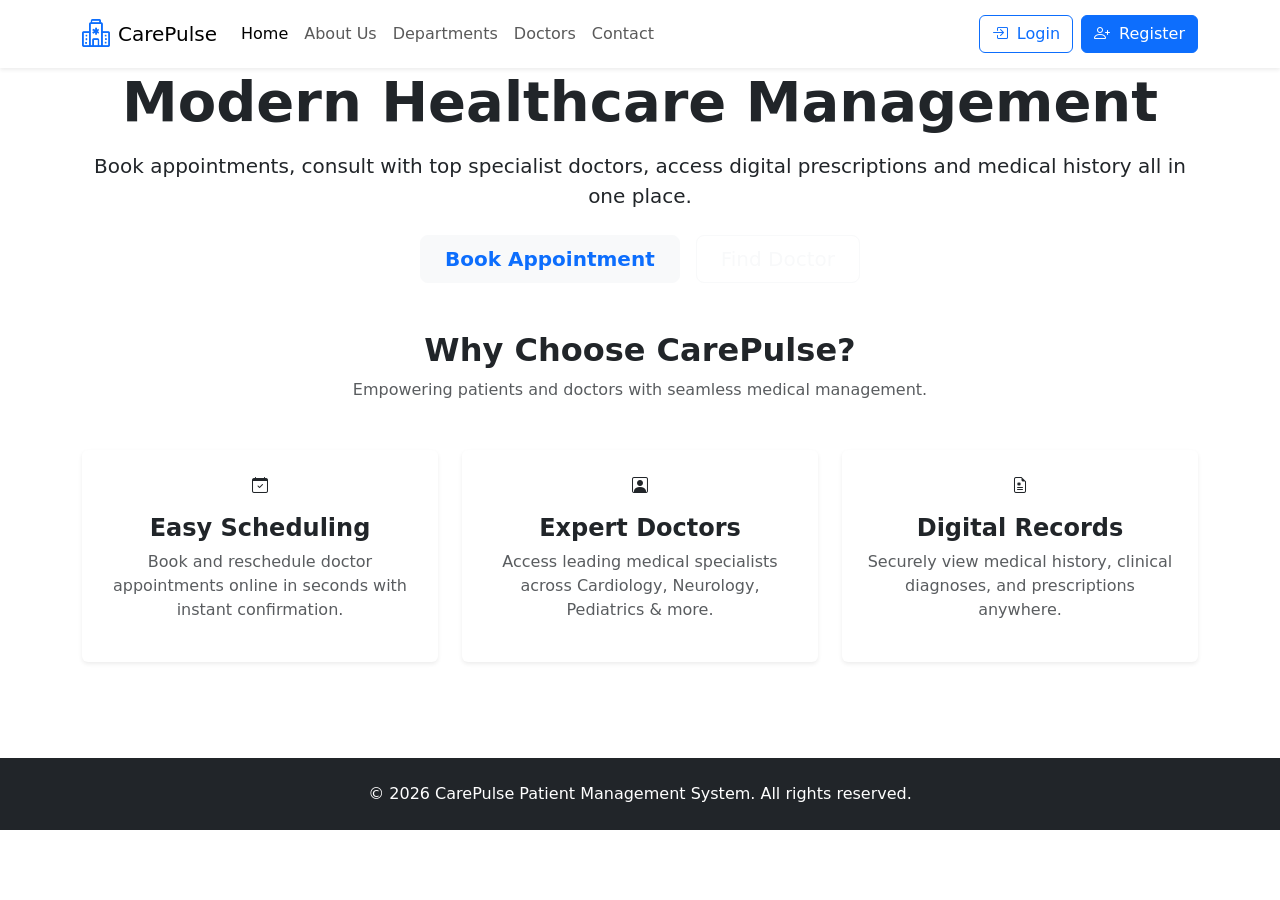
==== frontend/index.html @ 99e7e324 "Initial commit - Patient Management System" ====
<!DOCTYPE html>
<html lang="en">
<head>
    <meta charset="UTF-8">
    <meta name="viewport" content="width=device-width, initial-scale=1.0">
    <title>CarePulse | Patient Management System</title>
    <link href="https://cdn.jsdelivr.net/npm/bootstrap@5.3.2/dist/css/bootstrap.min.css" rel="stylesheet">
    <link href="https://cdn.jsdelivr.net/npm/bootstrap-icons@1.11.1/font/bootstrap-icons.css" rel="stylesheet">
    <link rel="stylesheet" href="/css/style.css">
</head>
<body>

    <!-- Navbar -->
    <nav class="navbar navbar-expand-lg navbar-light bg-white shadow-sm sticky-top">
        <div class="container">
            <a class="navbar-brand d-flex align-items-center" href="/index.html">
                <i class="bi bi-hospital text-primary me-2 fs-3"></i> CarePulse
            </a>
            <button class="navbar-toggler" type="button" data-bs-toggle="collapse" data-bs-target="#navbarNav">
                <span class="navbar-toggler-icon"></span>
            </button>
            <div class="collapse navbar-collapse" id="navbarNav">
                <ul class="navbar-nav me-auto">
                    <li class="nav-item"><a class="nav-link active" href="/index.html">Home</a></li>
                    <li class="nav-item"><a class="nav-link" href="/about.html">About Us</a></li>
                    <li class="nav-item"><a class="nav-link" href="/departments.html">Departments</a></li>
                    <li class="nav-item"><a class="nav-link" href="/doctors.html">Doctors</a></li>
                    <li class="nav-item"><a class="nav-link" href="/contact.html">Contact</a></li>
                </ul>
                <div class="d-flex gap-2">
                    <a href="/login.html" class="btn btn-outline-primary"><i class="bi bi-box-arrow-in-right me-1"></i> Login</a>
                    <a href="/register.html" class="btn btn-primary"><i class="bi bi-person-plus me-1"></i> Register</a>
                </div>
            </div>
        </div>
    </nav>

    <!-- Hero -->
    <section class="hero-section text-center">
        <div class="container">
            <h1 class="display-4 fw-bold mb-3">Modern Healthcare Management</h1>
            <p class="lead mb-4 max-w-2xl mx-auto">Book appointments, consult with top specialist doctors, access digital prescriptions and medical history all in one place.</p>
            <div class="d-flex justify-content-center gap-3">
                <a href="/register.html" class="btn btn-light btn-lg text-primary fw-bold px-4">Book Appointment</a>
                <a href="/doctors.html" class="btn btn-outline-light btn-lg px-4">Find Doctor</a>
            </div>
        </div>
    </section>

    <!-- Features -->
    <section class="py-5">
        <div class="container">
            <div class="text-center mb-5">
                <h2 class="fw-bold">Why Choose CarePulse?</h2>
                <p class="text-muted">Empowering patients and doctors with seamless medical management.</p>
            </div>
            <div class="row g-4">
                <div class="col-md-4">
                    <div class="card h-100 border-0 shadow-sm p-4 text-center">
                        <div class="stat-icon bg-light-primary mx-auto mb-3">
                            <i class="bi bi-calendar-check"></i>
                        </div>
                        <h4 class="fw-bold">Easy Scheduling</h4>
                        <p class="text-muted">Book and reschedule doctor appointments online in seconds with instant confirmation.</p>
                    </div>
                </div>
                <div class="col-md-4">
                    <div class="card h-100 border-0 shadow-sm p-4 text-center">
                        <div class="stat-icon bg-light-success mx-auto mb-3">
                            <i class="bi bi-person-square"></i>
                        </div>
                        <h4 class="fw-bold">Expert Doctors</h4>
                        <p class="text-muted">Access leading medical specialists across Cardiology, Neurology, Pediatrics & more.</p>
                    </div>
                </div>
                <div class="col-md-4">
                    <div class="card h-100 border-0 shadow-sm p-4 text-center">
                        <div class="stat-icon bg-light-warning mx-auto mb-3">
                            <i class="bi bi-file-earmark-medical"></i>
                        </div>
                        <h4 class="fw-bold">Digital Records</h4>
                        <p class="text-muted">Securely view medical history, clinical diagnoses, and prescriptions anywhere.</p>
                    </div>
                </div>
            </div>
        </div>
    </section>

    <!-- Footer -->
    <footer class="bg-dark text-white py-4 mt-5">
        <div class="container text-center">
            <p class="mb-0">&copy; 2026 CarePulse Patient Management System. All rights reserved.</p>
        </div>
    </footer>

    <script src="https://cdn.jsdelivr.net/npm/bootstrap@5.3.2/dist/js/bootstrap.bundle.min.js"></script>
    <script src="/js/api.js"></script>
    <script src="/js/auth.js"></script>
</body>
</html>
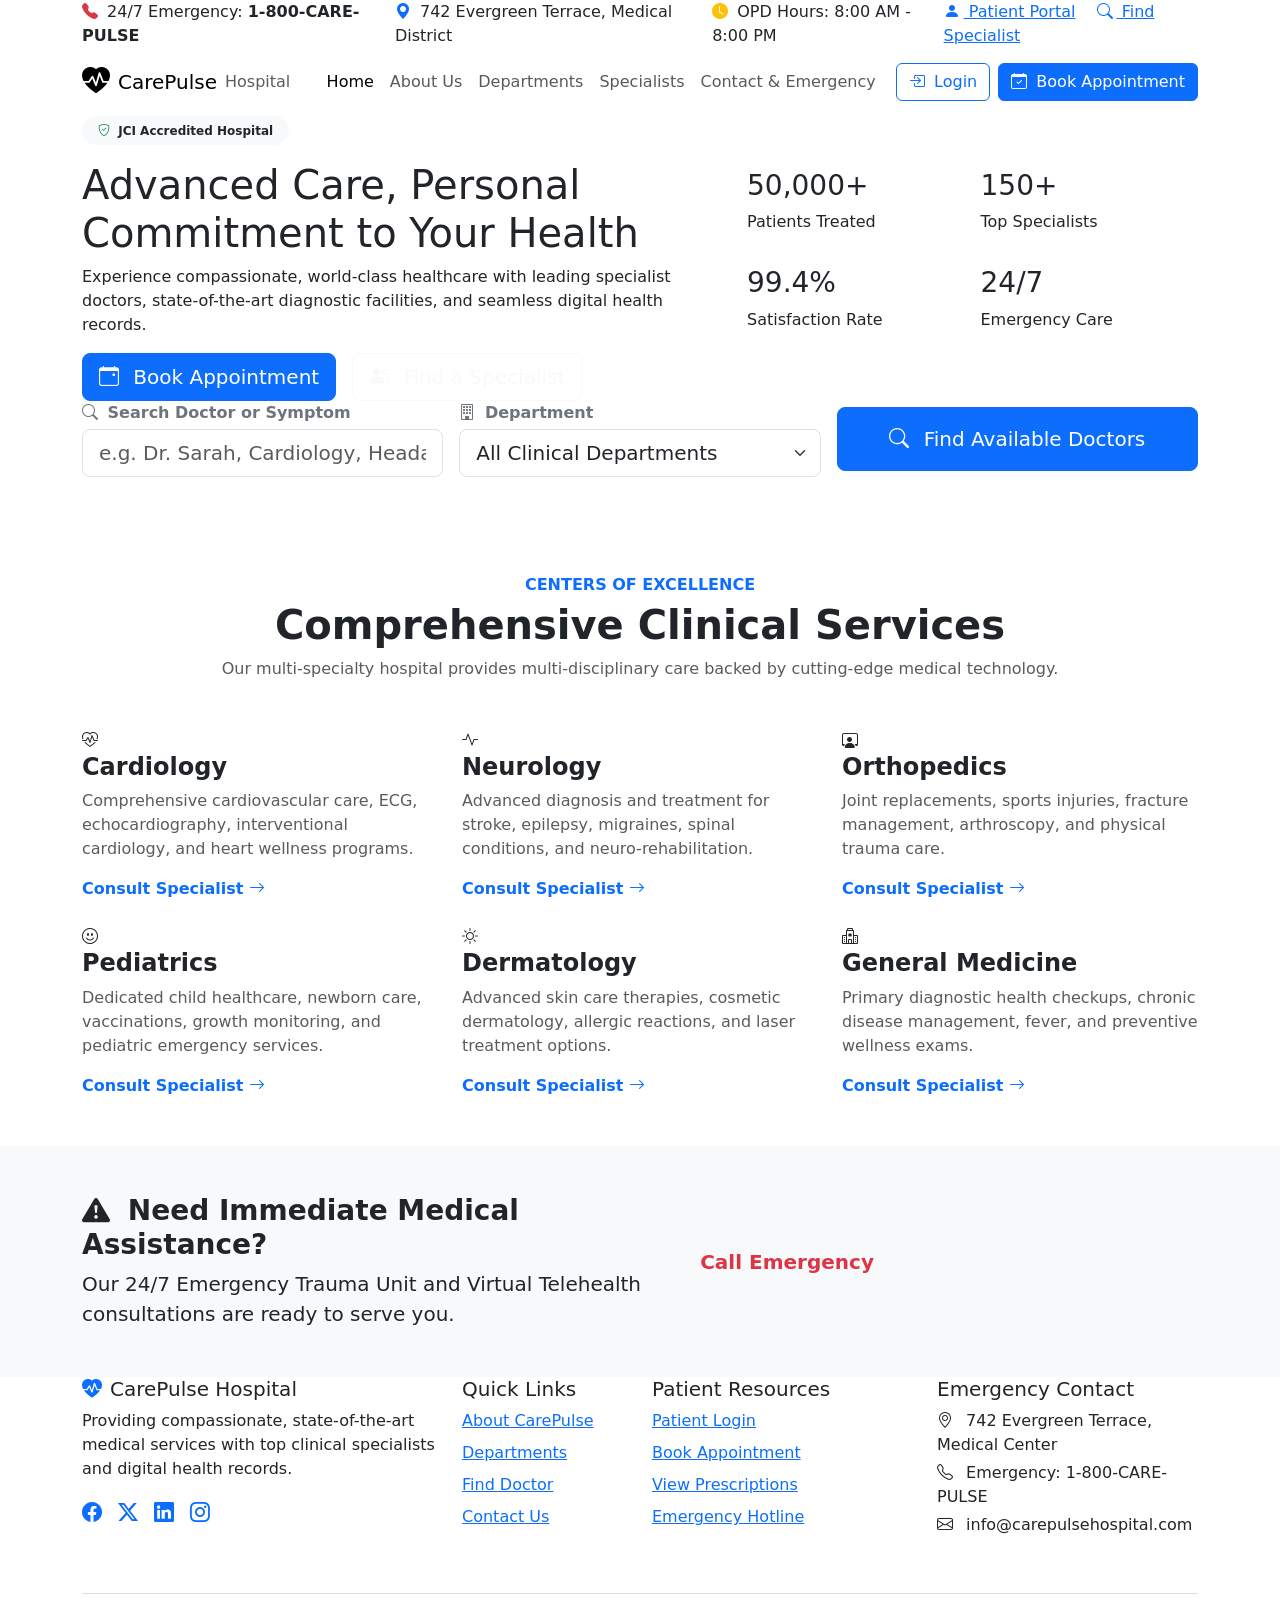
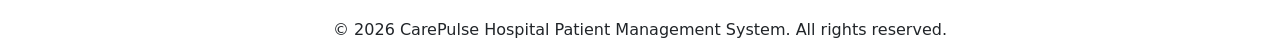
==== commit 7c59a7a7: "Redesign frontend into a professional hospital service website based on Inspo MCP design standards" ====
--- a/frontend/index.html
+++ b/frontend/index.html
@@ -3,93 +3,245 @@
 <head>
     <meta charset="UTF-8">
     <meta name="viewport" content="width=device-width, initial-scale=1.0">
-    <title>CarePulse | Patient Management System</title>
+    <title>CarePulse Hospital | Excellence in Healthcare & Patient Management</title>
     <link href="https://cdn.jsdelivr.net/npm/bootstrap@5.3.2/dist/css/bootstrap.min.css" rel="stylesheet">
     <link href="https://cdn.jsdelivr.net/npm/bootstrap-icons@1.11.1/font/bootstrap-icons.css" rel="stylesheet">
     <link rel="stylesheet" href="/css/style.css">
 </head>
 <body>
 
-    <!-- Navbar -->
-    <nav class="navbar navbar-expand-lg navbar-light bg-white shadow-sm sticky-top">
+    <!-- Top Emergency & Info Bar -->
+    <div class="top-bar d-none d-md-block">
+        <div class="container d-flex justify-content-between align-items-center">
+            <div class="d-flex gap-4">
+                <span><i class="bi bi-telephone-fill text-danger me-1"></i> 24/7 Emergency: <strong>1-800-CARE-PULSE</strong></span>
+                <span><i class="bi bi-geo-alt-fill text-primary me-1"></i> 742 Evergreen Terrace, Medical District</span>
+                <span><i class="bi bi-clock-fill text-warning me-1"></i> OPD Hours: 8:00 AM - 8:00 PM</span>
+            </div>
+            <div>
+                <a href="/login.html" class="me-3"><i class="bi bi-person-fill me-1"></i> Patient Portal</a>
+                <a href="/doctors.html"><i class="bi bi-search me-1"></i> Find Specialist</a>
+            </div>
+        </div>
+    </div>
+
+    <!-- Navigation Bar -->
+    <nav class="navbar navbar-expand-lg sticky-top">
         <div class="container">
             <a class="navbar-brand d-flex align-items-center" href="/index.html">
-                <i class="bi bi-hospital text-primary me-2 fs-3"></i> CarePulse
+                <i class="bi bi-heart-pulse-fill me-2 fs-3"></i> CarePulse <span class="fs-6 text-muted ms-2 fw-normal d-none d-sm-inline">Hospital</span>
             </a>
             <button class="navbar-toggler" type="button" data-bs-toggle="collapse" data-bs-target="#navbarNav">
                 <span class="navbar-toggler-icon"></span>
             </button>
             <div class="collapse navbar-collapse" id="navbarNav">
-                <ul class="navbar-nav me-auto">
+                <ul class="navbar-nav mx-auto">
                     <li class="nav-item"><a class="nav-link active" href="/index.html">Home</a></li>
                     <li class="nav-item"><a class="nav-link" href="/about.html">About Us</a></li>
                     <li class="nav-item"><a class="nav-link" href="/departments.html">Departments</a></li>
-                    <li class="nav-item"><a class="nav-link" href="/doctors.html">Doctors</a></li>
-                    <li class="nav-item"><a class="nav-link" href="/contact.html">Contact</a></li>
+                    <li class="nav-item"><a class="nav-link" href="/doctors.html">Specialists</a></li>
+                    <li class="nav-item"><a class="nav-link" href="/contact.html">Contact & Emergency</a></li>
                 </ul>
                 <div class="d-flex gap-2">
                     <a href="/login.html" class="btn btn-outline-primary"><i class="bi bi-box-arrow-in-right me-1"></i> Login</a>
-                    <a href="/register.html" class="btn btn-primary"><i class="bi bi-person-plus me-1"></i> Register</a>
+                    <a href="/register.html" class="btn btn-primary"><i class="bi bi-calendar-check me-1"></i> Book Appointment</a>
                 </div>
             </div>
         </div>
     </nav>
 
-    <!-- Hero -->
-    <section class="hero-section text-center">
-        <div class="container">
-            <h1 class="display-4 fw-bold mb-3">Modern Healthcare Management</h1>
-            <p class="lead mb-4 max-w-2xl mx-auto">Book appointments, consult with top specialist doctors, access digital prescriptions and medical history all in one place.</p>
-            <div class="d-flex justify-content-center gap-3">
-                <a href="/register.html" class="btn btn-light btn-lg text-primary fw-bold px-4">Book Appointment</a>
-                <a href="/doctors.html" class="btn btn-outline-light btn-lg px-4">Find Doctor</a>
+    <!-- Hero Section -->
+    <section class="hero-section">
+        <div class="container position-relative">
+            <div class="row align-items-center">
+                <div class="col-lg-7 mb-4 mb-lg-0">
+                    <span class="badge bg-light text-dark px-3 py-2 rounded-pill fw-bold mb-3"><i class="bi bi-shield-check text-success me-1"></i> JCI Accredited Hospital</span>
+                    <h1 class="hero-title">Advanced Care, Personal Commitment to Your Health</h1>
+                    <p class="hero-subtitle">Experience compassionate, world-class healthcare with leading specialist doctors, state-of-the-art diagnostic facilities, and seamless digital health records.</p>
+                    <div class="d-flex flex-wrap gap-3">
+                        <a href="/register.html" class="btn btn-primary btn-lg"><i class="bi bi-calendar-event me-2"></i> Book Appointment</a>
+                        <a href="/doctors.html" class="btn btn-outline-light btn-lg"><i class="bi bi-person-lines-fill me-2"></i> Find a Specialist</a>
+                    </div>
+                </div>
+                <div class="col-lg-5">
+                    <div class="row g-3">
+                        <div class="col-6">
+                            <div class="stat-counter-box">
+                                <h3>50,000+</h3>
+                                <p>Patients Treated</p>
+                            </div>
+                        </div>
+                        <div class="col-6">
+                            <div class="stat-counter-box">
+                                <h3>150+</h3>
+                                <p>Top Specialists</p>
+                            </div>
+                        </div>
+                        <div class="col-6">
+                            <div class="stat-counter-box">
+                                <h3>99.4%</h3>
+                                <p>Satisfaction Rate</p>
+                            </div>
+                        </div>
+                        <div class="col-6">
+                            <div class="stat-counter-box">
+                                <h3>24/7</h3>
+                                <p>Emergency Care</p>
+                            </div>
+                        </div>
+                    </div>
+                </div>
             </div>
         </div>
     </section>
 
-    <!-- Features -->
-    <section class="py-5">
-        <div class="container">
-            <div class="text-center mb-5">
-                <h2 class="fw-bold">Why Choose CarePulse?</h2>
-                <p class="text-muted">Empowering patients and doctors with seamless medical management.</p>
+    <!-- Quick Search / Booking Bar -->
+    <div class="container">
+        <div class="quick-search-card">
+            <form action="/doctors.html" method="GET" class="row g-3 align-items-center">
+                <div class="col-md-4">
+                    <label class="form-label fw-bold text-secondary mb-1"><i class="bi bi-search me-1"></i> Search Doctor or Symptom</label>
+                    <input type="text" name="search" class="form-control form-control-lg" placeholder="e.g. Dr. Sarah, Cardiology, Headache">
+                </div>
+                <div class="col-md-4">
+                    <label class="form-label fw-bold text-secondary mb-1"><i class="bi bi-building me-1"></i> Department</label>
+                    <select name="departmentId" class="form-select form-select-lg">
+                        <option value="">All Clinical Departments</option>
+                        <option value="cardiology">Cardiology</option>
+                        <option value="neurology">Neurology</option>
+                        <option value="orthopedics">Orthopedics</option>
+                        <option value="pediatrics">Pediatrics</option>
+                        <option value="dermatology">Dermatology</option>
+                        <option value="general">General Medicine</option>
+                    </select>
+                </div>
+                <div class="col-md-4 d-flex align-items-end">
+                    <button type="submit" class="btn btn-primary btn-lg w-100 py-3"><i class="bi bi-search me-2"></i> Find Available Doctors</button>
+                </div>
+            </form>
+        </div>
+    </div>
+
+    <!-- Clinical Services & Departments -->
+    <section class="py-5 mt-5">
+        <div class="container">
+            <div class="text-center max-w-2xl mx-auto mb-5">
+                <span class="text-primary fw-bold text-uppercase tracking-wider">Centers of Excellence</span>
+                <h2 class="fw-bold fs-1 mt-1">Comprehensive Clinical Services</h2>
+                <p class="text-muted">Our multi-specialty hospital provides multi-disciplinary care backed by cutting-edge medical technology.</p>
             </div>
             <div class="row g-4">
                 <div class="col-md-4">
-                    <div class="card h-100 border-0 shadow-sm p-4 text-center">
-                        <div class="stat-icon bg-light-primary mx-auto mb-3">
-                            <i class="bi bi-calendar-check"></i>
-                        </div>
-                        <h4 class="fw-bold">Easy Scheduling</h4>
-                        <p class="text-muted">Book and reschedule doctor appointments online in seconds with instant confirmation.</p>
-                    </div>
-                </div>
-                <div class="col-md-4">
-                    <div class="card h-100 border-0 shadow-sm p-4 text-center">
-                        <div class="stat-icon bg-light-success mx-auto mb-3">
-                            <i class="bi bi-person-square"></i>
-                        </div>
-                        <h4 class="fw-bold">Expert Doctors</h4>
-                        <p class="text-muted">Access leading medical specialists across Cardiology, Neurology, Pediatrics & more.</p>
-                    </div>
-                </div>
-                <div class="col-md-4">
-                    <div class="card h-100 border-0 shadow-sm p-4 text-center">
-                        <div class="stat-icon bg-light-warning mx-auto mb-3">
-                            <i class="bi bi-file-earmark-medical"></i>
-                        </div>
-                        <h4 class="fw-bold">Digital Records</h4>
-                        <p class="text-muted">Securely view medical history, clinical diagnoses, and prescriptions anywhere.</p>
+                    <div class="card-feature">
+                        <div class="feature-icon"><i class="bi bi-heart-pulse"></i></div>
+                        <h4 class="fw-bold">Cardiology</h4>
+                        <p class="text-muted">Comprehensive cardiovascular care, ECG, echocardiography, interventional cardiology, and heart wellness programs.</p>
+                        <a href="/doctors.html" class="text-primary fw-bold text-decoration-none">Consult Specialist <i class="bi bi-arrow-right me-1"></i></a>
+                    </div>
+                </div>
+                <div class="col-md-4">
+                    <div class="card-feature">
+                        <div class="feature-icon"><i class="bi bi-activity"></i></div>
+                        <h4 class="fw-bold">Neurology</h4>
+                        <p class="text-muted">Advanced diagnosis and treatment for stroke, epilepsy, migraines, spinal conditions, and neuro-rehabilitation.</p>
+                        <a href="/doctors.html" class="text-primary fw-bold text-decoration-none">Consult Specialist <i class="bi bi-arrow-right me-1"></i></a>
+                    </div>
+                </div>
+                <div class="col-md-4">
+                    <div class="card-feature">
+                        <div class="feature-icon"><i class="bi bi-person-workspace"></i></div>
+                        <h4 class="fw-bold">Orthopedics</h4>
+                        <p class="text-muted">Joint replacements, sports injuries, fracture management, arthroscopy, and physical trauma care.</p>
+                        <a href="/doctors.html" class="text-primary fw-bold text-decoration-none">Consult Specialist <i class="bi bi-arrow-right me-1"></i></a>
+                    </div>
+                </div>
+                <div class="col-md-4">
+                    <div class="card-feature">
+                        <div class="feature-icon"><i class="bi bi-emoji-smile"></i></div>
+                        <h4 class="fw-bold">Pediatrics</h4>
+                        <p class="text-muted">Dedicated child healthcare, newborn care, vaccinations, growth monitoring, and pediatric emergency services.</p>
+                        <a href="/doctors.html" class="text-primary fw-bold text-decoration-none">Consult Specialist <i class="bi bi-arrow-right me-1"></i></a>
+                    </div>
+                </div>
+                <div class="col-md-4">
+                    <div class="card-feature">
+                        <div class="feature-icon"><i class="bi bi-sun"></i></div>
+                        <h4 class="fw-bold">Dermatology</h4>
+                        <p class="text-muted">Advanced skin care therapies, cosmetic dermatology, allergic reactions, and laser treatment options.</p>
+                        <a href="/doctors.html" class="text-primary fw-bold text-decoration-none">Consult Specialist <i class="bi bi-arrow-right me-1"></i></a>
+                    </div>
+                </div>
+                <div class="col-md-4">
+                    <div class="card-feature">
+                        <div class="feature-icon"><i class="bi bi-hospital"></i></div>
+                        <h4 class="fw-bold">General Medicine</h4>
+                        <p class="text-muted">Primary diagnostic health checkups, chronic disease management, fever, and preventive wellness exams.</p>
+                        <a href="/doctors.html" class="text-primary fw-bold text-decoration-none">Consult Specialist <i class="bi bi-arrow-right me-1"></i></a>
                     </div>
                 </div>
             </div>
         </div>
     </section>
 
+    <!-- Emergency & Telehealth Banner -->
+    <section class="py-5 bg-light">
+        <div class="container">
+            <div class="emergency-banner d-flex flex-column flex-md-row align-items-center justify-content-between gap-4">
+                <div>
+                    <h3 class="fw-bold mb-2"><i class="bi bi-exclamation-triangle-fill me-2"></i> Need Immediate Medical Assistance?</h3>
+                    <p class="mb-0 fs-5">Our 24/7 Emergency Trauma Unit and Virtual Telehealth consultations are ready to serve you.</p>
+                </div>
+                <div class="d-flex gap-3 flex-shrink-0">
+                    <a href="tel:18002273785" class="btn btn-light btn-lg text-danger fw-bold"><i class="bi bi-telephone-out-fill me-1"></i> Call Emergency</a>
+                    <a href="/login.html" class="btn btn-outline-light btn-lg fw-bold"><i class="bi bi-laptop me-1"></i> Virtual Consultation</a>
+                </div>
+            </div>
+        </div>
+    </section>
+
     <!-- Footer -->
-    <footer class="bg-dark text-white py-4 mt-5">
-        <div class="container text-center">
-            <p class="mb-0">&copy; 2026 CarePulse Patient Management System. All rights reserved.</p>
+    <footer>
+        <div class="container">
+            <div class="row g-4 mb-5">
+                <div class="col-lg-4">
+                    <h5 class="d-flex align-items-center"><i class="bi bi-heart-pulse-fill text-primary me-2"></i> CarePulse Hospital</h5>
+                    <p>Providing compassionate, state-of-the-art medical services with top clinical specialists and digital health records.</p>
+                    <div class="d-flex gap-3 fs-5 mt-3">
+                        <a href="#"><i class="bi bi-facebook"></i></a>
+                        <a href="#"><i class="bi bi-twitter-x"></i></a>
+                        <a href="#"><i class="bi bi-linkedin"></i></a>
+                        <a href="#"><i class="bi bi-instagram"></i></a>
+                    </div>
+                </div>
+                <div class="col-lg-2 col-md-4">
+                    <h5>Quick Links</h5>
+                    <ul class="list-unstyled">
+                        <li class="mb-2"><a href="/about.html">About CarePulse</a></li>
+                        <li class="mb-2"><a href="/departments.html">Departments</a></li>
+                        <li class="mb-2"><a href="/doctors.html">Find Doctor</a></li>
+                        <li class="mb-2"><a href="/contact.html">Contact Us</a></li>
+                    </ul>
+                </div>
+                <div class="col-lg-3 col-md-4">
+                    <h5>Patient Resources</h5>
+                    <ul class="list-unstyled">
+                        <li class="mb-2"><a href="/login.html">Patient Login</a></li>
+                        <li class="mb-2"><a href="/register.html">Book Appointment</a></li>
+                        <li class="mb-2"><a href="/login.html">View Prescriptions</a></li>
+                        <li class="mb-2"><a href="/contact.html">Emergency Hotline</a></li>
+                    </ul>
+                </div>
+                <div class="col-lg-3 col-md-4">
+                    <h5>Emergency Contact</h5>
+                    <p class="mb-1"><i class="bi bi-geo-alt me-2"></i> 742 Evergreen Terrace, Medical Center</p>
+                    <p class="mb-1"><i class="bi bi-telephone me-2"></i> Emergency: 1-800-CARE-PULSE</p>
+                    <p class="mb-0"><i class="bi bi-envelope me-2"></i> info@carepulsehospital.com</p>
+                </div>
+            </div>
+            <hr class="border-secondary my-4">
+            <div class="text-center">
+                <p class="mb-0">&copy; 2026 CarePulse Hospital Patient Management System. All rights reserved.</p>
+            </div>
         </div>
     </footer>
 
@@ -98,4 +250,3 @@
     <script src="/js/auth.js"></script>
 </body>
 </html>
-
